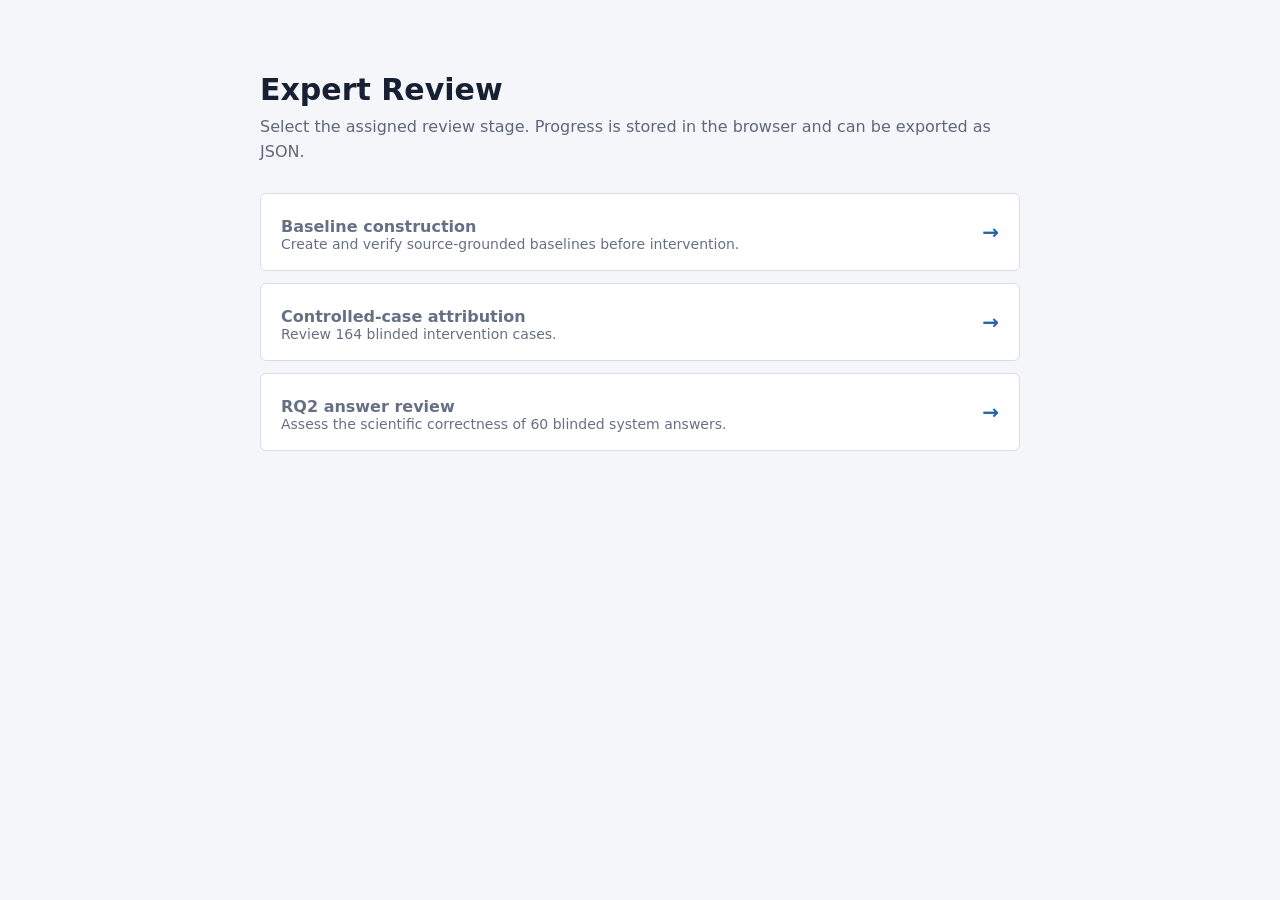
==== docs/index.html @ 8e099252 "Publish RQ2 answer review" ====
<!doctype html>
<html lang="en">
  <head>
    <meta charset="utf-8" />
    <meta name="viewport" content="width=device-width, initial-scale=1" />
    <title>Expert Review</title>
    <style>
      :root { color-scheme: light; font-family: Inter, ui-sans-serif, system-ui, sans-serif; color: #172033; background: #f4f6f9; }
      * { box-sizing: border-box; }
      body { margin: 0; }
      main { width: min(760px, calc(100% - 32px)); margin: 72px auto; }
      h1 { margin: 0 0 8px; font-size: 30px; letter-spacing: 0; }
      p { margin: 0 0 28px; color: #5d687a; line-height: 1.55; }
      nav { display: grid; gap: 12px; }
      a { display: grid; grid-template-columns: 1fr auto; gap: 16px; padding: 18px 20px; color: inherit; text-decoration: none; background: #fff; border: 1px solid #d8dee8; border-radius: 6px; }
      a:hover { border-color: #2463a8; }
      strong { font-size: 16px; }
      span { margin-top: 5px; color: #667085; font-size: 14px; }
      b { align-self: center; color: #2463a8; font-size: 20px; }
    </style>
  </head>
  <body>
    <main>
      <h1>Expert Review</h1>
      <p>Select the assigned review stage. Progress is stored in the browser and can be exported as JSON.</p>
      <nav>
        <a href="baseline-review/">
          <span><strong>Baseline construction</strong><br />Create and verify source-grounded baselines before intervention.</span>
          <b aria-hidden="true">&#8594;</b>
        </a>
        <a href="controlled-review/">
          <span><strong>Controlled-case attribution</strong><br />Review 164 blinded intervention cases.</span>
          <b aria-hidden="true">&#8594;</b>
        </a>
        <a href="rq2-answer-review/">
          <span><strong>RQ2 answer review</strong><br />Assess the scientific correctness of 60 blinded system answers.</span>
          <b aria-hidden="true">&#8594;</b>
        </a>
      </nav>
    </main>
  </body>
</html>
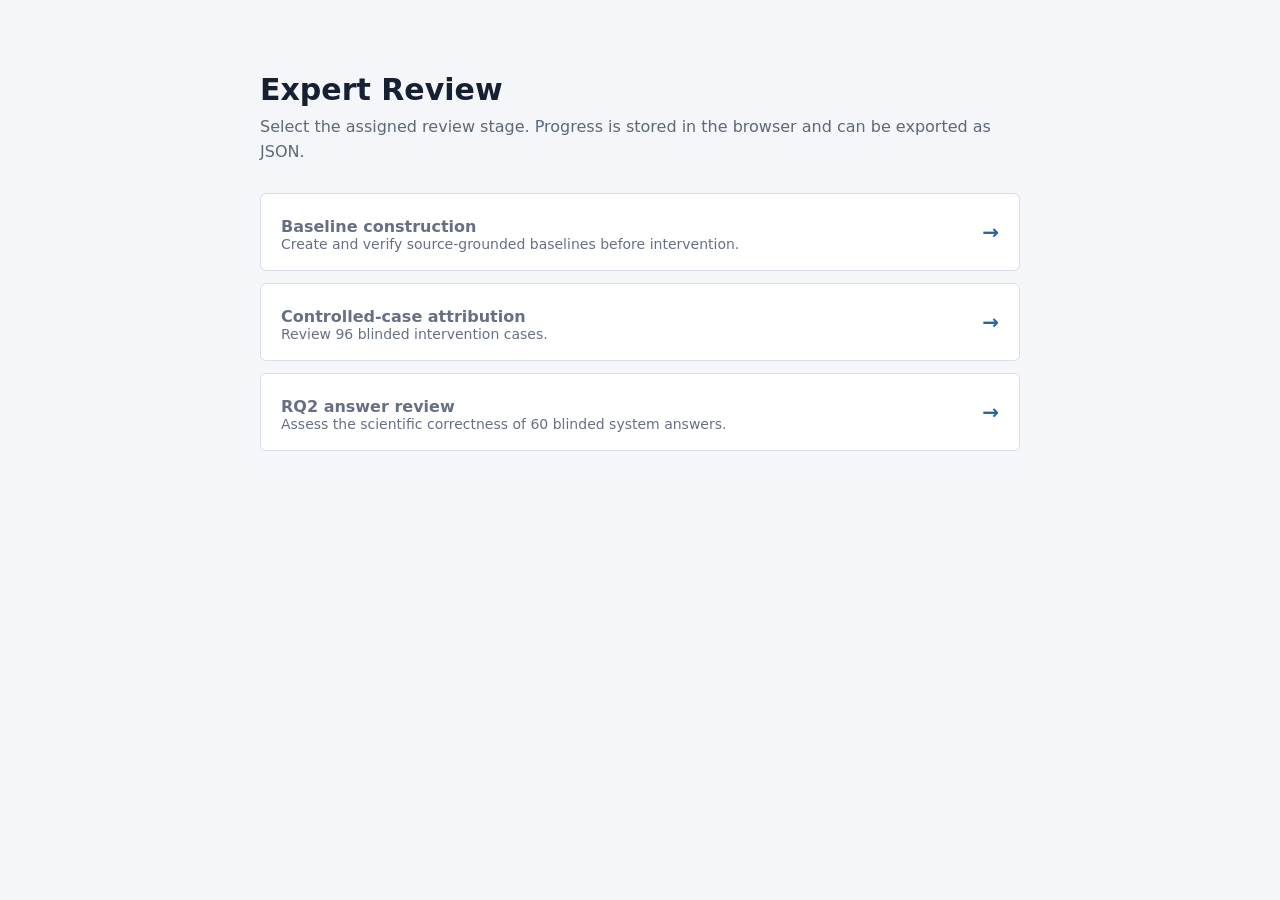
==== commit 01329297: "Publish 96-case controlled review" ====
--- a/docs/index.html
+++ b/docs/index.html
@@ -29,7 +29,7 @@
           <b aria-hidden="true">&#8594;</b>
         </a>
         <a href="controlled-review/">
-          <span><strong>Controlled-case attribution</strong><br />Review 164 blinded intervention cases.</span>
+          <span><strong>Controlled-case attribution</strong><br />Review 96 blinded intervention cases.</span>
           <b aria-hidden="true">&#8594;</b>
         </a>
         <a href="rq2-answer-review/">
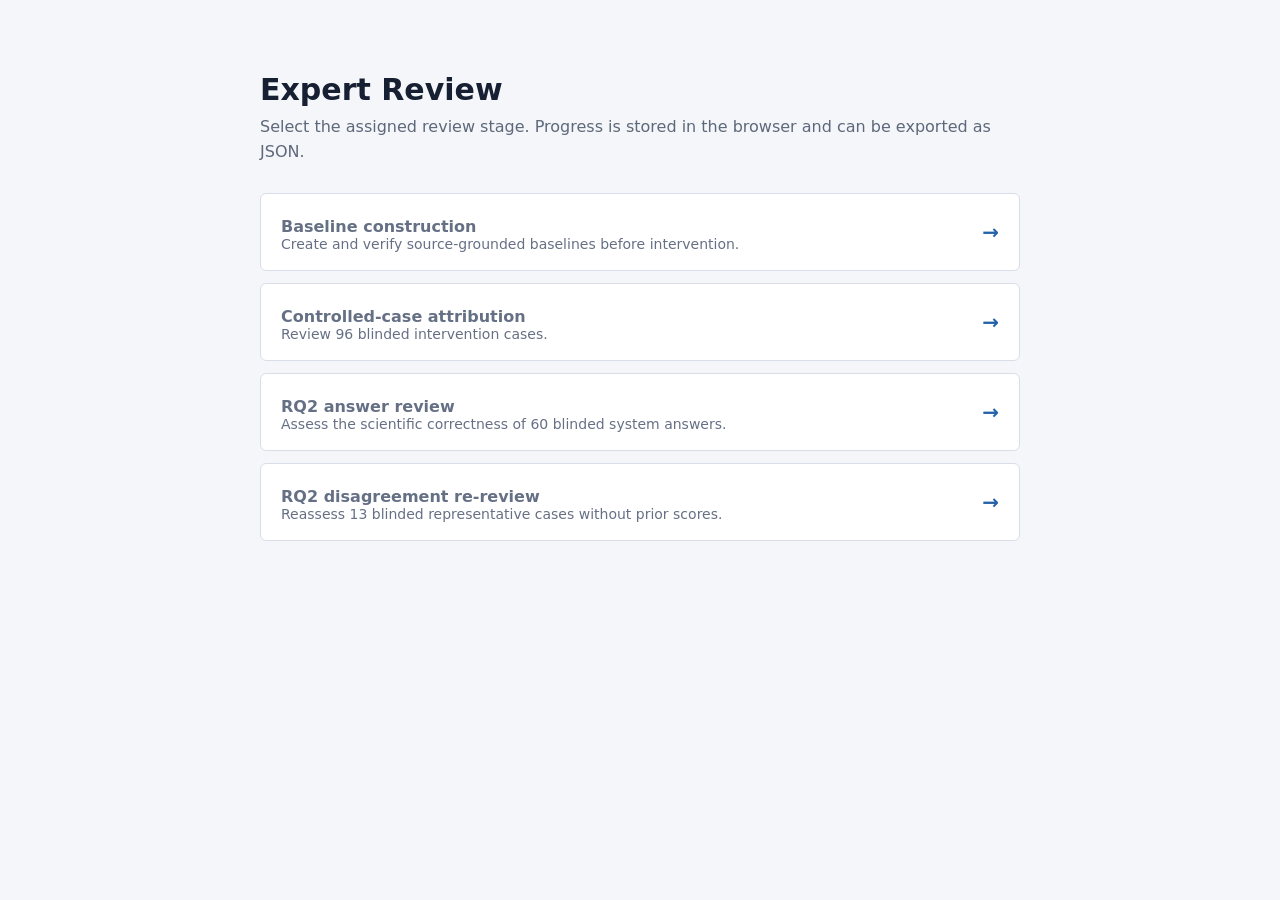
==== commit 0f8ad4ec: "Publish 13-case RQ2 disagreement re-review" ====
--- a/docs/index.html
+++ b/docs/index.html
@@ -36,6 +36,10 @@
           <span><strong>RQ2 answer review</strong><br />Assess the scientific correctness of 60 blinded system answers.</span>
           <b aria-hidden="true">&#8594;</b>
         </a>
+        <a href="rq2-disagreement-rereview/">
+          <span><strong>RQ2 disagreement re-review</strong><br />Reassess 13 blinded representative cases without prior scores.</span>
+          <b aria-hidden="true">&#8594;</b>
+        </a>
       </nav>
     </main>
   </body>
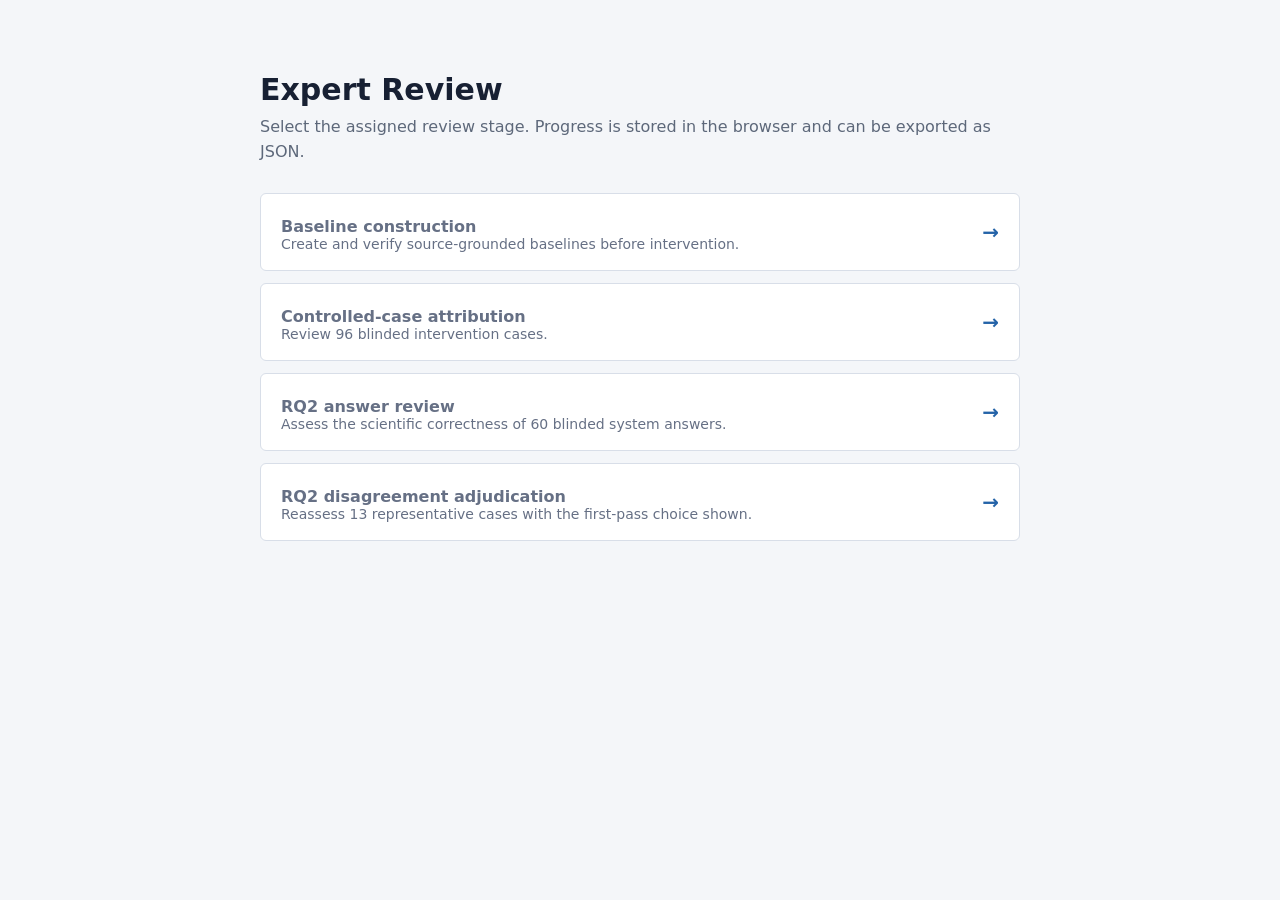
==== commit 016d4ec2: "Show first-pass choices in RQ2 adjudication" ====
--- a/docs/index.html
+++ b/docs/index.html
@@ -37,7 +37,7 @@
           <b aria-hidden="true">&#8594;</b>
         </a>
         <a href="rq2-disagreement-rereview/">
-          <span><strong>RQ2 disagreement re-review</strong><br />Reassess 13 blinded representative cases without prior scores.</span>
+          <span><strong>RQ2 disagreement adjudication</strong><br />Reassess 13 representative cases with the first-pass choice shown.</span>
           <b aria-hidden="true">&#8594;</b>
         </a>
       </nav>
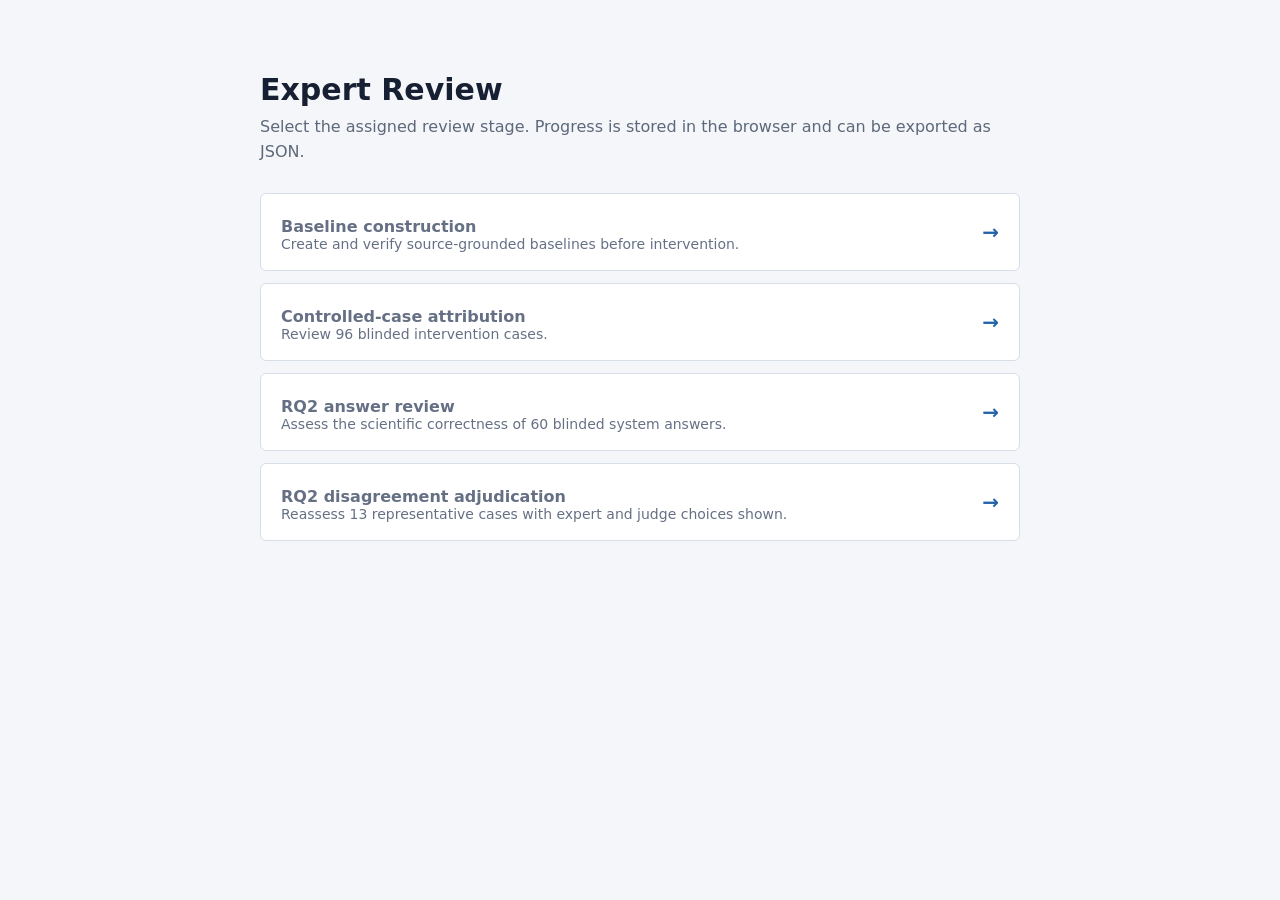
==== commit f989e43b: "Show expert and judge disagreement choices" ====
--- a/docs/index.html
+++ b/docs/index.html
@@ -37,7 +37,7 @@
           <b aria-hidden="true">&#8594;</b>
         </a>
         <a href="rq2-disagreement-rereview/">
-          <span><strong>RQ2 disagreement adjudication</strong><br />Reassess 13 representative cases with the first-pass choice shown.</span>
+          <span><strong>RQ2 disagreement adjudication</strong><br />Reassess 13 representative cases with expert and judge choices shown.</span>
           <b aria-hidden="true">&#8594;</b>
         </a>
       </nav>
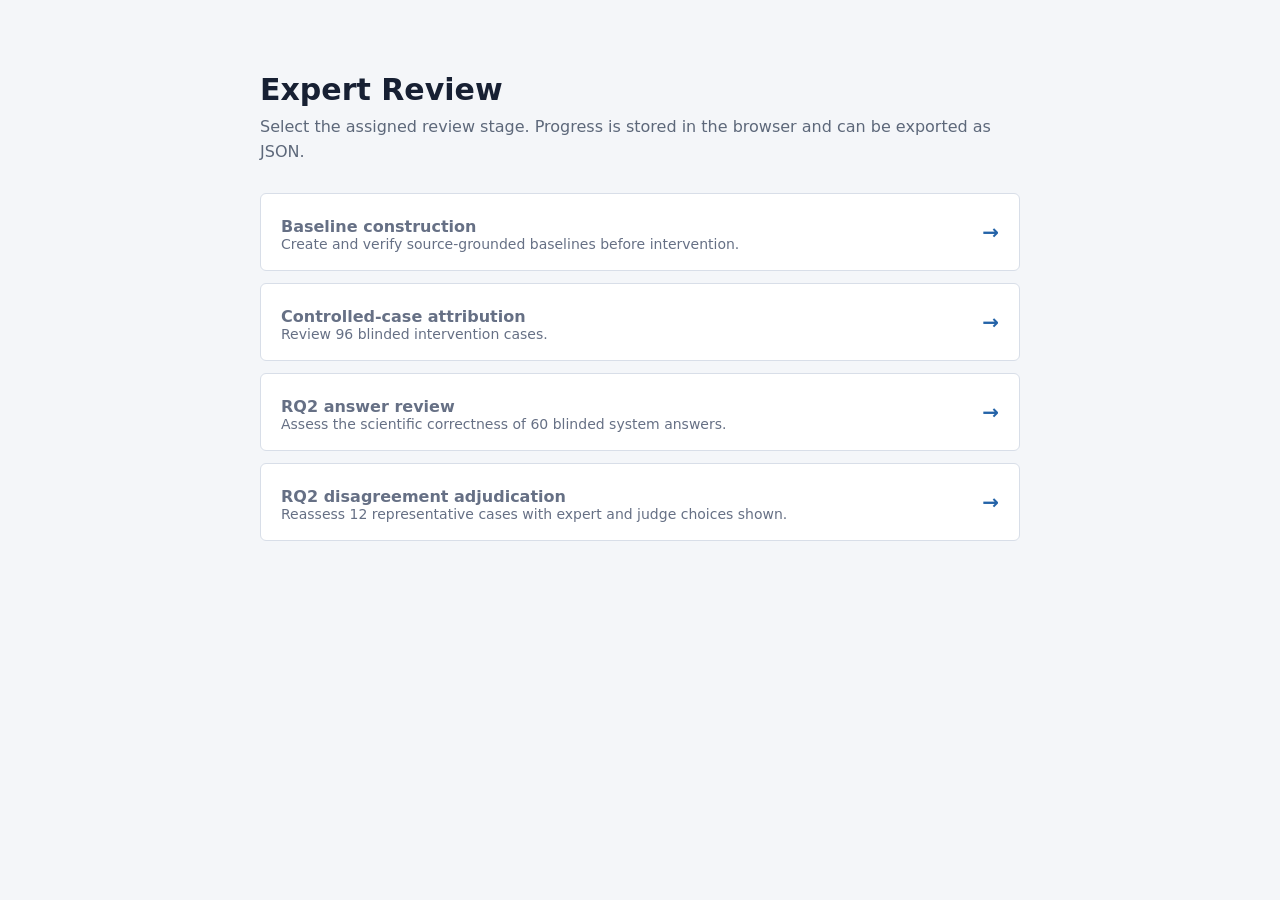
==== commit f0875a05: "Correct Q007 reference and refresh RQ2 audit" ====
--- a/docs/index.html
+++ b/docs/index.html
@@ -37,7 +37,7 @@
           <b aria-hidden="true">&#8594;</b>
         </a>
         <a href="rq2-disagreement-rereview/">
-          <span><strong>RQ2 disagreement adjudication</strong><br />Reassess 13 representative cases with expert and judge choices shown.</span>
+          <span><strong>RQ2 disagreement adjudication</strong><br />Reassess 12 representative cases with expert and judge choices shown.</span>
           <b aria-hidden="true">&#8594;</b>
         </a>
       </nav>
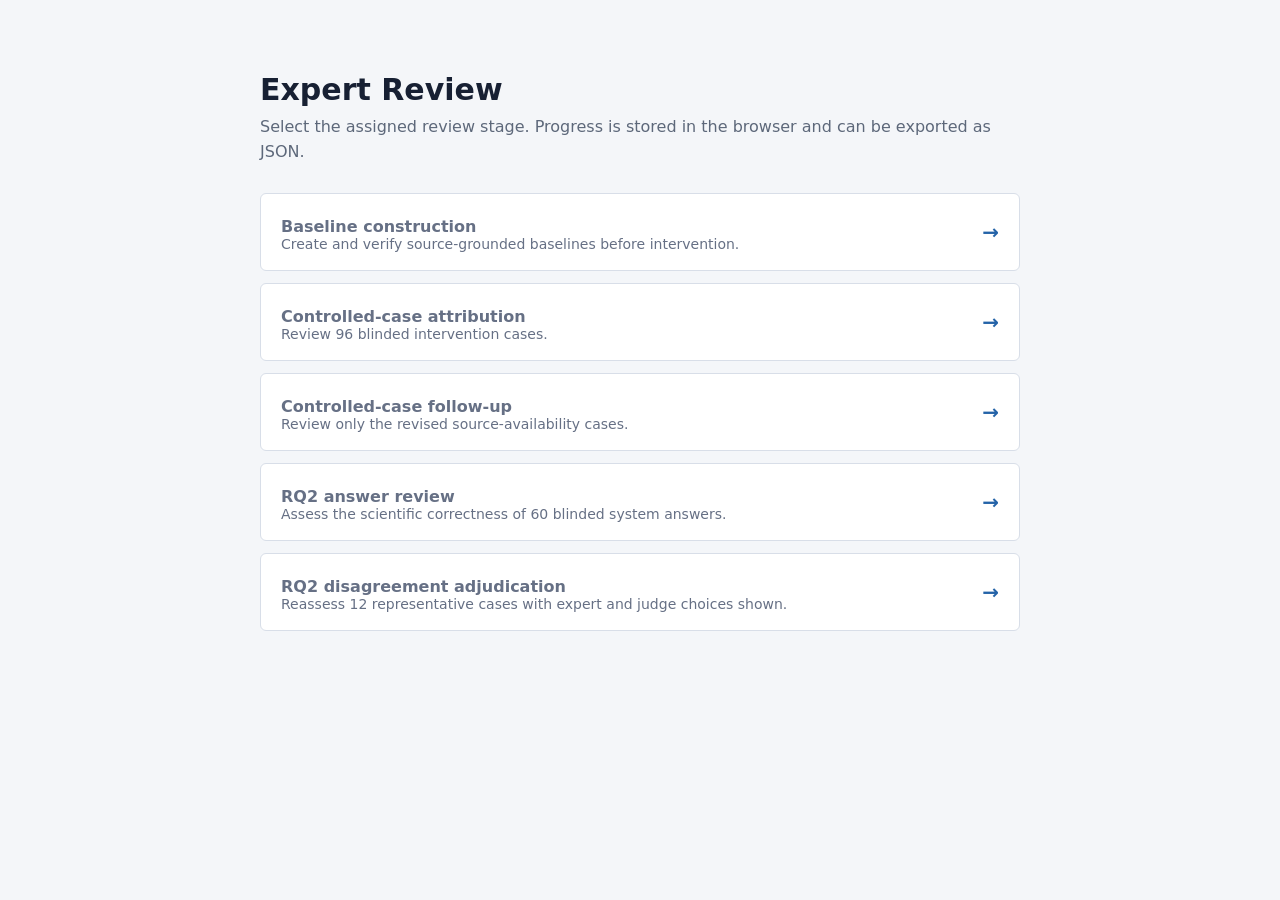
==== commit df5dcfb8: "Publish separate RQ1 source follow-up review" ====
--- a/docs/index.html
+++ b/docs/index.html
@@ -32,6 +32,10 @@
           <span><strong>Controlled-case attribution</strong><br />Review 96 blinded intervention cases.</span>
           <b aria-hidden="true">&#8594;</b>
         </a>
+        <a href="controlled-rereview/">
+          <span><strong>Controlled-case follow-up</strong><br />Review only the revised source-availability cases.</span>
+          <b aria-hidden="true">&#8594;</b>
+        </a>
         <a href="rq2-answer-review/">
           <span><strong>RQ2 answer review</strong><br />Assess the scientific correctness of 60 blinded system answers.</span>
           <b aria-hidden="true">&#8594;</b>
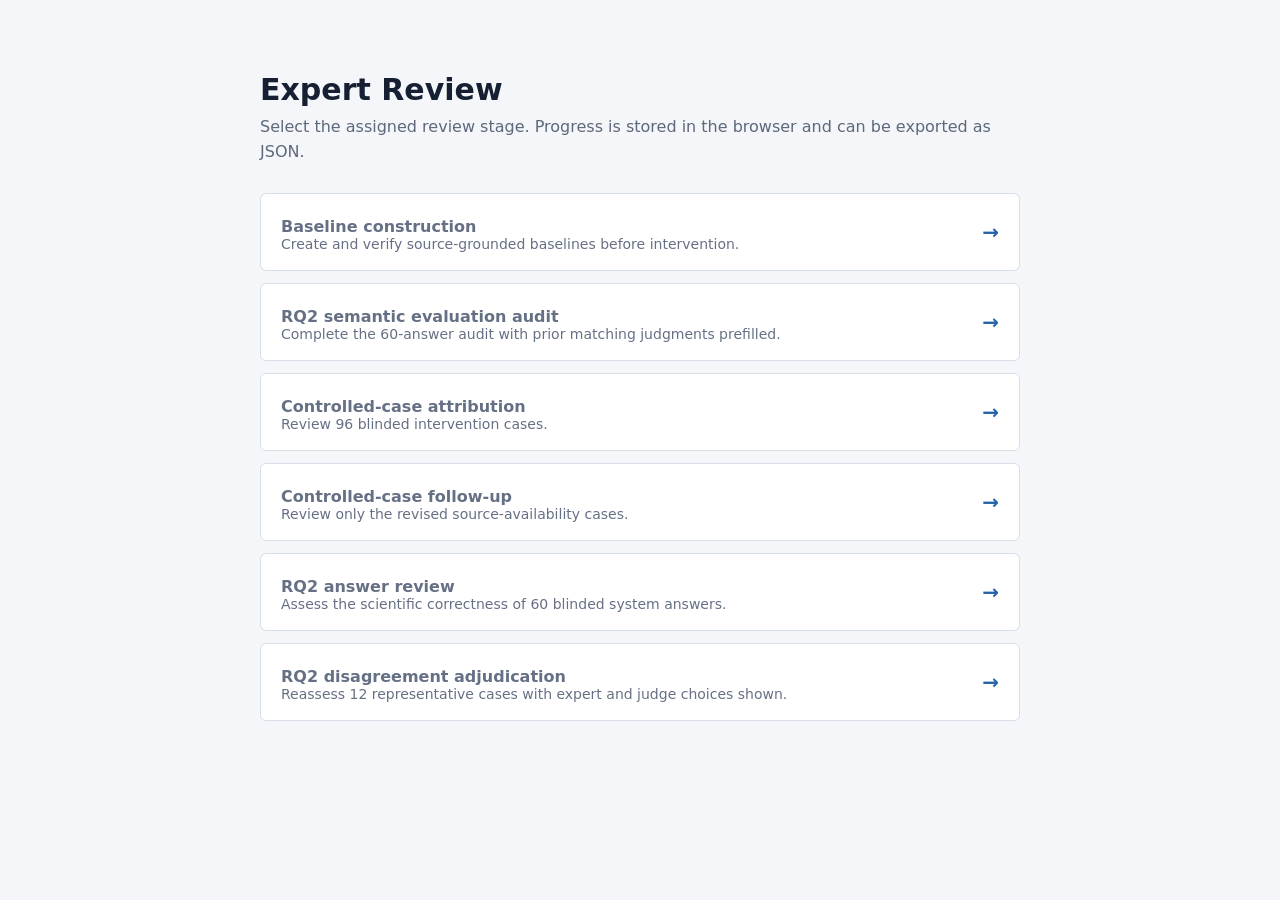
==== commit 78eebe81: "Publish prefilled RQ2 human audit" ====
--- a/docs/index.html
+++ b/docs/index.html
@@ -28,6 +28,10 @@
           <span><strong>Baseline construction</strong><br />Create and verify source-grounded baselines before intervention.</span>
           <b aria-hidden="true">&#8594;</b>
         </a>
+        <a href="rq2-human-audit/">
+          <span><strong>RQ2 semantic evaluation audit</strong><br />Complete the 60-answer audit with prior matching judgments prefilled.</span>
+          <b aria-hidden="true">&#8594;</b>
+        </a>
         <a href="controlled-review/">
           <span><strong>Controlled-case attribution</strong><br />Review 96 blinded intervention cases.</span>
           <b aria-hidden="true">&#8594;</b>
